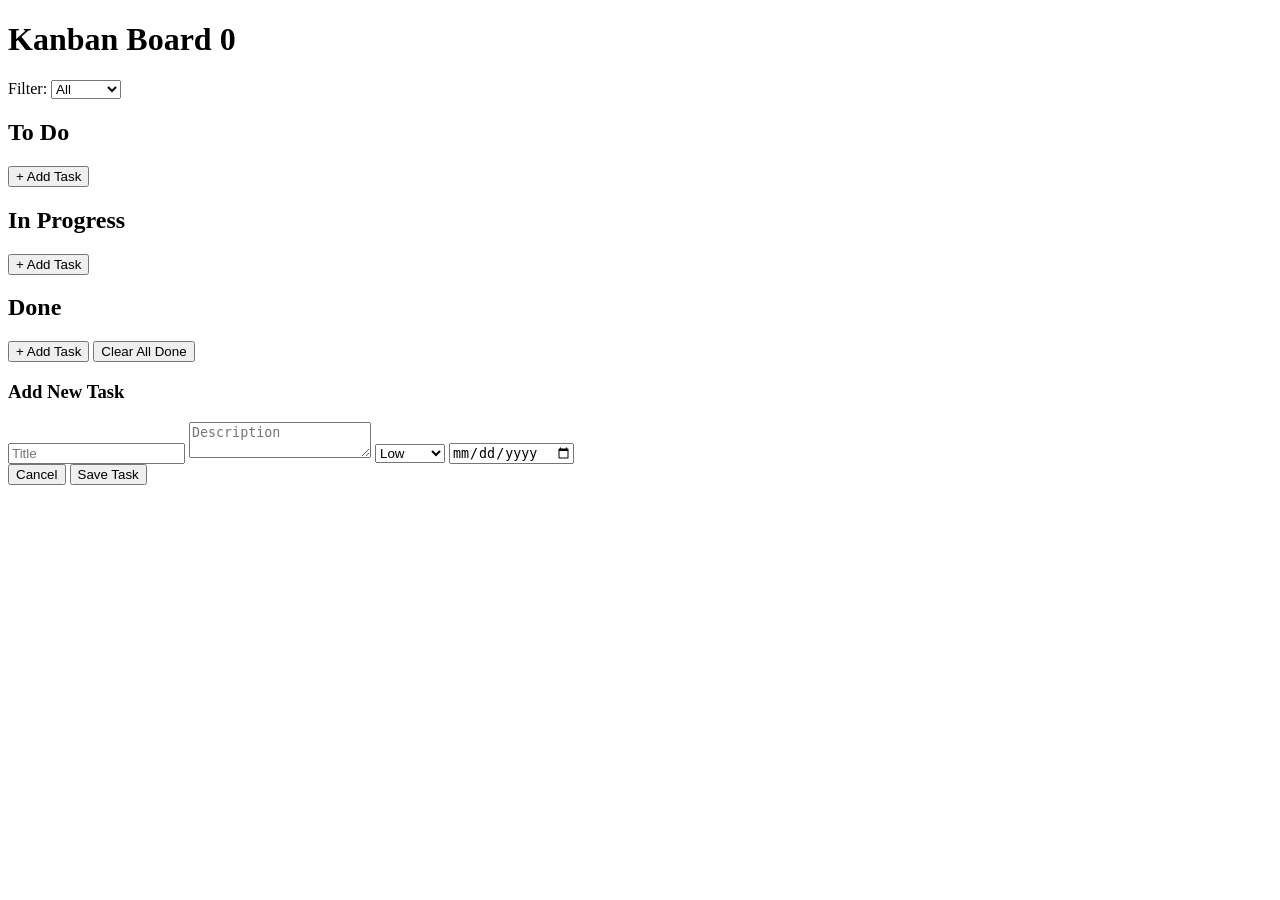
==== Kanban Task Board/index.html @ b95e3264 "Build the HTML" ====
<!DOCTYPE html>
<html lang="en">
<head>
    <meta charset="UTF-8">
    <meta name="viewport" content="width=device-width, initial-scale=1.0">
    <title>Kanban Task Board</title>
    <link rel="stylesheet" href="style.css">
</head>
<body>
    <header>
        <h1>Kanban Board <span id="task-counter">0</span></h1>
        <div class="controls">
            <label for="filter-priority">Filter:</label>
            <select id="filter-priority">
                <option value="all">All</option>
                <option value="low">Low</option>
                <option value="medium">Medium</option>
                <option value="high">High</option>
            </select>
        </div>
    </header>

    <main class="board">
        <section id="todo" class="column">
            <h2>To Do</h2>
            <ul class="task-list"></ul>
            <button class="add-btn" data-column="todo">+ Add Task</button>
        </section>

        <section id="inprogress" class="column">
            <h2>In Progress</h2>
            <ul class="task-list"></ul>
            <button class="add-btn" data-column="inprogress">+ Add Task</button>
        </section>

        <section id="done" class="column">
            <h2>Done</h2>
            <ul class="task-list"></ul>
            <button class="add-btn" data-column="done">+ Add Task</button>
            <button id="clear-done">Clear All Done</button>
        </section>
    </main>

    <div id="modal-overlay" class="is-hidden">
        <div class="modal">
            <h3 id="modal-title-text">Add New Task</h3>
            <input type="text" id="task-title" placeholder="Title">
            <textarea id="task-desc" placeholder="Description"></textarea>
            <select id="task-priority">
                <option value="low">Low</option>
                <option value="medium">Medium</option>
                <option value="high">High</option>
            </select>
            <input type="date" id="task-date">
            <div class="modal-actions">
                <button id="cancel-task">Cancel</button>
                <button id="save-task">Save Task</button>
            </div>
        </div>
    </div>

    <script src="taskmanager.js"></script>
</body>
</html>
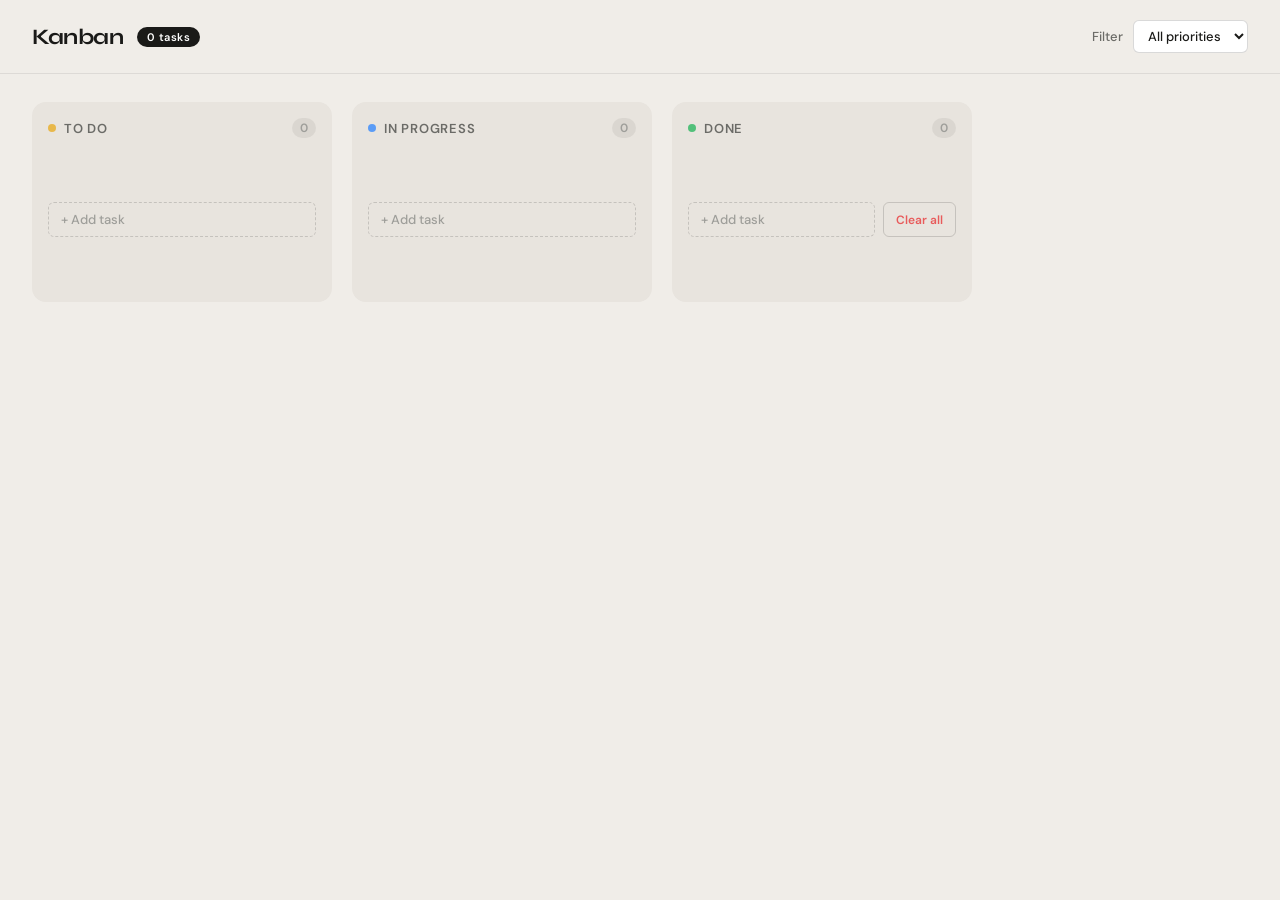
==== commit f3dad6d8: "fix the html layout and style" ====
--- a/Kanban Task Board/index.html
+++ b/Kanban Task Board/index.html
@@ -1,64 +1,109 @@
 <!DOCTYPE html>
 <html lang="en">
-<head>
-    <meta charset="UTF-8">
-    <meta name="viewport" content="width=device-width, initial-scale=1.0">
-    <title>Kanban Task Board</title>
-    <link rel="stylesheet" href="style.css">
-</head>
-<body>
-    <header>
-        <h1>Kanban Board <span id="task-counter">0</span></h1>
-        <div class="controls">
-            <label for="filter-priority">Filter:</label>
-            <select id="filter-priority">
-                <option value="all">All</option>
-                <option value="low">Low</option>
-                <option value="medium">Medium</option>
-                <option value="high">High</option>
+    <head>
+      <meta charset="UTF-8">
+      <meta name="viewport" content="width=device-width, initial-scale=1.0">
+      <title>Kanban Task Board</title>
+      <link rel="preconnect" href="https://fonts.googleapis.com">
+      <link rel="preconnect" href="https://fonts.gstatic.com" crossorigin>
+      <link href="https://fonts.googleapis.com/css2?family=DM+Sans:wght@400;500;600&family=Syne:wght@700&display=swap" rel="stylesheet">
+      <link rel="stylesheet" href="style.css">
+    </head>
+    <body>
+
+      <header class="site-header">
+        <div class="header-brand">
+          <h1 class="header-title">Kanban</h1>
+          <span class="task-badge" id="task-counter">0 tasks</span>
+        </div>
+        <div class="header-controls">
+          <div class="filter-wrap">
+            <span class="filter-label">Filter</span>
+            <select id="filter-priority" class="filter-select">
+              <option value="all">All priorities</option>
+              <option value="low">Low</option>
+              <option value="medium">Medium</option>
+              <option value="high">High</option>
             </select>
+          </div>
         </div>
-    </header>
+      </header>
 
-    <main class="board">
+      <main class="board">
+
         <section id="todo" class="column">
-            <h2>To Do</h2>
-            <ul class="task-list"></ul>
-            <button class="add-btn" data-column="todo">+ Add Task</button>
+          <div class="column-header">
+            <span class="column-dot dot-todo"></span>
+            <h2 class="column-title">To Do</h2>
+            <span class="column-count" id="count-todo">0</span>
+          </div>
+          <ul class="task-list" id="list-todo"></ul>
+          <button class="add-btn" data-column="todo">+ Add task</button>
         </section>
 
         <section id="inprogress" class="column">
-            <h2>In Progress</h2>
-            <ul class="task-list"></ul>
-            <button class="add-btn" data-column="inprogress">+ Add Task</button>
+          <div class="column-header">
+            <span class="column-dot dot-inprogress"></span>
+            <h2 class="column-title">In Progress</h2>
+            <span class="column-count" id="count-inprogress">0</span>
+          </div>
+          <ul class="task-list" id="list-inprogress"></ul>
+          <button class="add-btn" data-column="inprogress">+ Add task</button>
         </section>
 
         <section id="done" class="column">
-            <h2>Done</h2>
-            <ul class="task-list"></ul>
-            <button class="add-btn" data-column="done">+ Add Task</button>
-            <button id="clear-done">Clear All Done</button>
+          <div class="column-header">
+            <span class="column-dot dot-done"></span>
+            <h2 class="column-title">Done</h2>
+            <span class="column-count" id="count-done">0</span>
+          </div>
+          <ul class="task-list" id="list-done"></ul>
+          <div class="column-footer">
+            <button class="add-btn" data-column="done">+ Add task</button>
+            <button class="clear-btn" id="clear-done">Clear all</button>
+          </div>
         </section>
-    </main>
 
-    <div id="modal-overlay" class="is-hidden">
+      </main>
+
+      <!-- Modal Overlay -->
+      <div id="modal-overlay" class="modal-overlay is-hidden" role="dialog" aria-modal="true" aria-labelledby="modal-title-text">
         <div class="modal">
-            <h3 id="modal-title-text">Add New Task</h3>
-            <input type="text" id="task-title" placeholder="Title">
-            <textarea id="task-desc" placeholder="Description"></textarea>
-            <select id="task-priority">
-                <option value="low">Low</option>
-                <option value="medium">Medium</option>
-                <option value="high">High</option>
-            </select>
-            <input type="date" id="task-date">
-            <div class="modal-actions">
-                <button id="cancel-task">Cancel</button>
-                <button id="save-task">Save Task</button>
+          <div class="modal-header">
+            <h3 id="modal-title-text">Add new task</h3>
+            <button class="modal-close" id="modal-close-x" aria-label="Close modal">&times;</button>
+          </div>
+          <div class="modal-body">
+            <div class="field-group">
+              <label for="task-title" class="field-label">Title</label>
+              <input type="text" id="task-title" class="field-input" placeholder="Task title…" autocomplete="off">
             </div>
+            <div class="field-group">
+              <label for="task-desc" class="field-label">Description</label>
+              <textarea id="task-desc" class="field-input field-textarea" placeholder="Add a description…" rows="3"></textarea>
+            </div>
+            <div class="field-row">
+              <div class="field-group">
+                <label for="task-priority" class="field-label">Priority</label>
+                <select id="task-priority" class="field-input field-select">
+                  <option value="low">Low</option>
+                  <option value="medium">Medium</option>
+                  <option value="high">High</option>
+                </select>
+              </div>
+              <div class="field-group">
+                <label for="task-date" class="field-label">Due date</label>
+                <input type="date" id="task-date" class="field-input">
+              </div>
+            </div>
+          </div>
+          <div class="modal-actions">
+            <button id="cancel-task" class="btn btn-ghost">Cancel</button>
+            <button id="save-task" class="btn btn-primary">Save task</button>
+          </div>
         </div>
-    </div>
+      </div>
 
-    <script src="taskmanager.js"></script>
-</body>
+      <script src="taskmanager.js"></script>
+    </body>
 </html>
--- a/Kanban Task Board/style.css
+++ b/Kanban Task Board/style.css
@@ -0,0 +1,484 @@
+/* ── Reset & Base ─────────────────────────────────────────── */
+*, *::before, *::after { box-sizing: border-box; margin: 0; padding: 0; }
+
+:root {
+  --bg-page:        #f0ede8;
+  --bg-col:         #e8e4de;
+  --bg-card:        #ffffff;
+  --bg-card-hover:  #fafafa;
+  --border:         rgba(0,0,0,0.08);
+  --border-strong:  rgba(0,0,0,0.15);
+  --text-primary:   #1a1a18;
+  --text-secondary: #6b6b67;
+  --text-muted:     #9e9e9a;
+  --accent-blue:    #2b6de8;
+  --accent-blue-bg: #eef3fd;
+  --dot-todo:       #e8b84b;
+  --dot-prog:       #5b9cf6;
+  --dot-done:       #52c07a;
+  --prio-low:       #52c07a;
+  --prio-low-bg:    #eaf7ef;
+  --prio-med:       #e8b84b;
+  --prio-med-bg:    #fdf5e4;
+  --prio-high:      #e85b5b;
+  --prio-high-bg:   #fdeaea;
+  --radius-sm:      6px;
+  --radius-md:      10px;
+  --radius-lg:      14px;
+  --shadow-card:    0 1px 3px rgba(0,0,0,0.06), 0 1px 8px rgba(0,0,0,0.04);
+  --shadow-modal:   0 8px 40px rgba(0,0,0,0.14), 0 2px 8px rgba(0,0,0,0.08);
+  --transition:     0.18s ease;
+  --font-display:   'Syne', sans-serif;
+  --font-body:      'DM Sans', sans-serif;
+}
+
+body {
+  font-family: var(--font-body);
+  background: var(--bg-page);
+  color: var(--text-primary);
+  min-height: 100vh;
+  padding: 0 0 60px;
+}
+
+/* ── Header ───────────────────────────────────────────────── */
+.site-header {
+  display: flex;
+  align-items: center;
+  justify-content: space-between;
+  padding: 20px 32px;
+  background: var(--bg-page);
+  border-bottom: 1px solid var(--border);
+  position: sticky;
+  top: 0;
+  z-index: 10;
+  backdrop-filter: blur(6px);
+}
+
+.header-brand {
+  display: flex;
+  align-items: center;
+  gap: 14px;
+}
+
+.header-title {
+  font-family: var(--font-display);
+  font-size: 22px;
+  font-weight: 700;
+  letter-spacing: -0.5px;
+  color: var(--text-primary);
+}
+
+.task-badge {
+  background: var(--text-primary);
+  color: #fff;
+  font-size: 11px;
+  font-weight: 600;
+  letter-spacing: 0.04em;
+  padding: 3px 10px;
+  border-radius: 20px;
+}
+
+.filter-wrap {
+  display: flex;
+  align-items: center;
+  gap: 10px;
+}
+
+.filter-label {
+  font-size: 13px;
+  color: var(--text-secondary);
+  font-weight: 500;
+}
+
+.filter-select {
+  font-family: var(--font-body);
+  font-size: 13px;
+  font-weight: 500;
+  color: var(--text-primary);
+  background: var(--bg-card);
+  border: 1px solid var(--border-strong);
+  border-radius: var(--radius-sm);
+  padding: 6px 10px;
+  cursor: pointer;
+  outline: none;
+  transition: border-color var(--transition);
+}
+.filter-select:focus { border-color: var(--accent-blue); }
+
+/* ── Board ────────────────────────────────────────────────── */
+.board {
+  display: flex;
+  gap: 20px;
+  padding: 28px 32px;
+  align-items: flex-start;
+  overflow-x: auto;
+}
+
+/* ── Column ───────────────────────────────────────────────── */
+.column {
+  flex: 0 0 300px;
+  background: var(--bg-col);
+  border-radius: var(--radius-lg);
+  padding: 16px;
+  display: flex;
+  flex-direction: column;
+  gap: 10px;
+  min-height: 200px;
+}
+
+.column-header {
+  display: flex;
+  align-items: center;
+  gap: 8px;
+  padding-bottom: 4px;
+}
+
+.column-dot {
+  width: 8px;
+  height: 8px;
+  border-radius: 50%;
+  flex-shrink: 0;
+}
+.dot-todo      { background: var(--dot-todo); }
+.dot-inprogress { background: var(--dot-prog); }
+.dot-done      { background: var(--dot-done); }
+
+.column-title {
+  font-family: var(--font-body);
+  font-size: 13px;
+  font-weight: 600;
+  color: var(--text-secondary);
+  text-transform: uppercase;
+  letter-spacing: 0.06em;
+  flex: 1;
+}
+
+.column-count {
+  font-size: 12px;
+  font-weight: 600;
+  color: var(--text-muted);
+  background: rgba(0,0,0,0.06);
+  border-radius: 20px;
+  padding: 2px 8px;
+  min-width: 24px;
+  text-align: center;
+}
+
+.column-footer {
+  display: flex;
+  gap: 8px;
+}
+
+/* ── Task List ────────────────────────────────────────────── */
+.task-list {
+  list-style: none;
+  display: flex;
+  flex-direction: column;
+  gap: 8px;
+  min-height: 40px;
+}
+
+/* ── Task Card ────────────────────────────────────────────── */
+.task-card {
+  background: var(--bg-card);
+  border-radius: var(--radius-md);
+  padding: 12px 14px;
+  box-shadow: var(--shadow-card);
+  border: 1px solid var(--border);
+  transition: opacity 0.3s ease, transform 0.18s ease, box-shadow 0.18s ease;
+  cursor: default;
+}
+
+.task-card:hover {
+  box-shadow: 0 3px 10px rgba(0,0,0,0.10), 0 1px 4px rgba(0,0,0,0.06);
+  transform: translateY(-1px);
+}
+
+.card-top {
+  display: flex;
+  align-items: flex-start;
+  justify-content: space-between;
+  gap: 8px;
+  margin-bottom: 6px;
+}
+
+.task-title {
+  font-size: 14px;
+  font-weight: 600;
+  color: var(--text-primary);
+  line-height: 1.4;
+  cursor: text;
+}
+
+.task-title:hover { text-decoration: underline; text-decoration-style: dashed; }
+
+.priority-badge {
+  font-size: 10px;
+  font-weight: 700;
+  letter-spacing: 0.05em;
+  text-transform: uppercase;
+  padding: 2px 7px;
+  border-radius: 20px;
+  flex-shrink: 0;
+}
+
+.badge-low    { background: var(--prio-low-bg);  color: var(--prio-low);  }
+.badge-medium { background: var(--prio-med-bg);  color: var(--prio-med);  }
+.badge-high   { background: var(--prio-high-bg); color: var(--prio-high); }
+
+.task-desc {
+  font-size: 13px;
+  color: var(--text-secondary);
+  line-height: 1.5;
+  margin-bottom: 8px;
+}
+
+.card-meta {
+  display: flex;
+  align-items: center;
+  justify-content: space-between;
+  margin-top: 10px;
+}
+
+.task-date {
+  font-size: 11px;
+  color: var(--text-muted);
+  font-weight: 500;
+}
+
+.card-actions {
+  display: flex;
+  gap: 4px;
+}
+
+.card-btn {
+  font-family: var(--font-body);
+  font-size: 11px;
+  font-weight: 600;
+  padding: 4px 9px;
+  border-radius: var(--radius-sm);
+  border: 1px solid var(--border-strong);
+  cursor: pointer;
+  transition: background var(--transition), color var(--transition);
+  background: transparent;
+  color: var(--text-secondary);
+}
+
+.card-btn:hover { background: var(--border); color: var(--text-primary); }
+
+.card-btn-delete:hover {
+  background: var(--prio-high-bg);
+  border-color: var(--prio-high);
+  color: var(--prio-high);
+}
+
+/* Inline editing input */
+.inline-edit-input {
+  font-family: var(--font-body);
+  font-size: 14px;
+  font-weight: 600;
+  color: var(--text-primary);
+  border: none;
+  border-bottom: 2px solid var(--accent-blue);
+  background: transparent;
+  outline: none;
+  width: 100%;
+  padding: 2px 0;
+}
+
+/* ── Buttons ──────────────────────────────────────────────── */
+.add-btn {
+  font-family: var(--font-body);
+  font-size: 13px;
+  font-weight: 500;
+  color: var(--text-muted);
+  background: transparent;
+  border: 1.5px dashed var(--border-strong);
+  border-radius: var(--radius-sm);
+  padding: 8px 12px;
+  cursor: pointer;
+  width: 100%;
+  text-align: left;
+  transition: color var(--transition), border-color var(--transition), background var(--transition);
+}
+
+.add-btn:hover {
+  color: var(--text-primary);
+  border-color: var(--accent-blue);
+  background: var(--accent-blue-bg);
+}
+
+.clear-btn {
+  font-family: var(--font-body);
+  font-size: 12px;
+  font-weight: 600;
+  color: var(--prio-high);
+  background: transparent;
+  border: 1px solid var(--border-strong);
+  border-radius: var(--radius-sm);
+  padding: 8px 12px;
+  cursor: pointer;
+  white-space: nowrap;
+  transition: background var(--transition), border-color var(--transition);
+}
+
+.clear-btn:hover {
+  background: var(--prio-high-bg);
+  border-color: var(--prio-high);
+}
+
+/* ── Modal ────────────────────────────────────────────────── */
+.modal-overlay {
+  position: fixed;
+  inset: 0;
+  background: rgba(10, 10, 8, 0.45);
+  display: flex;
+  align-items: center;
+  justify-content: center;
+  z-index: 100;
+  backdrop-filter: blur(3px);
+  animation: fadeOverlay 0.2s ease;
+}
+
+@keyframes fadeOverlay {
+  from { opacity: 0; }
+  to   { opacity: 1; }
+}
+
+.modal {
+  background: var(--bg-card);
+  border-radius: var(--radius-lg);
+  box-shadow: var(--shadow-modal);
+  width: 440px;
+  max-width: calc(100vw - 40px);
+  animation: slideModal 0.22s ease;
+}
+
+@keyframes slideModal {
+  from { opacity: 0; transform: translateY(12px) scale(0.98); }
+  to   { opacity: 1; transform: translateY(0) scale(1); }
+}
+
+.modal-header {
+  display: flex;
+  align-items: center;
+  justify-content: space-between;
+  padding: 18px 20px 0;
+}
+
+.modal-header h3 {
+  font-family: var(--font-display);
+  font-size: 16px;
+  font-weight: 700;
+  color: var(--text-primary);
+}
+
+.modal-close {
+  background: none;
+  border: none;
+  font-size: 20px;
+  color: var(--text-muted);
+  cursor: pointer;
+  line-height: 1;
+  padding: 2px 6px;
+  border-radius: var(--radius-sm);
+  transition: background var(--transition);
+}
+.modal-close:hover { background: var(--border); color: var(--text-primary); }
+
+.modal-body {
+  padding: 16px 20px;
+  display: flex;
+  flex-direction: column;
+  gap: 14px;
+}
+
+.field-group {
+  display: flex;
+  flex-direction: column;
+  gap: 5px;
+}
+
+.field-row {
+  display: grid;
+  grid-template-columns: 1fr 1fr;
+  gap: 12px;
+}
+
+.field-label {
+  font-size: 12px;
+  font-weight: 600;
+  color: var(--text-secondary);
+  text-transform: uppercase;
+  letter-spacing: 0.05em;
+}
+
+.field-input {
+  font-family: var(--font-body);
+  font-size: 14px;
+  color: var(--text-primary);
+  background: var(--bg-page);
+  border: 1px solid var(--border-strong);
+  border-radius: var(--radius-sm);
+  padding: 9px 12px;
+  outline: none;
+  transition: border-color var(--transition), box-shadow var(--transition);
+  width: 100%;
+}
+
+.field-input:focus {
+  border-color: var(--accent-blue);
+  box-shadow: 0 0 0 3px rgba(43,109,232,0.12);
+}
+
+.field-textarea { resize: vertical; min-height: 72px; }
+
+.field-select { cursor: pointer; }
+
+.modal-actions {
+  display: flex;
+  justify-content: flex-end;
+  gap: 10px;
+  padding: 0 20px 20px;
+}
+
+.btn {
+  font-family: var(--font-body);
+  font-size: 13px;
+  font-weight: 600;
+  padding: 9px 18px;
+  border-radius: var(--radius-sm);
+  cursor: pointer;
+  border: 1px solid transparent;
+  transition: background var(--transition), color var(--transition), border-color var(--transition);
+}
+
+.btn-ghost {
+  background: transparent;
+  color: var(--text-secondary);
+  border-color: var(--border-strong);
+}
+.btn-ghost:hover { background: var(--border); color: var(--text-primary); }
+
+.btn-primary {
+  background: var(--text-primary);
+  color: #fff;
+  border-color: var(--text-primary);
+}
+.btn-primary:hover { background: #333; }
+
+/* ── State Classes ────────────────────────────────────────── */
+.is-hidden { display: none !important; }
+
+.fade-out {
+  opacity: 0 !important;
+  transform: scale(0.97);
+  pointer-events: none;
+}
+
+/* ── Responsive ───────────────────────────────────────────── */
+@media (max-width: 680px) {
+  .board { flex-direction: column; padding: 16px; }
+  .column { flex: none; width: 100%; }
+  .site-header { padding: 16px; }
+}
